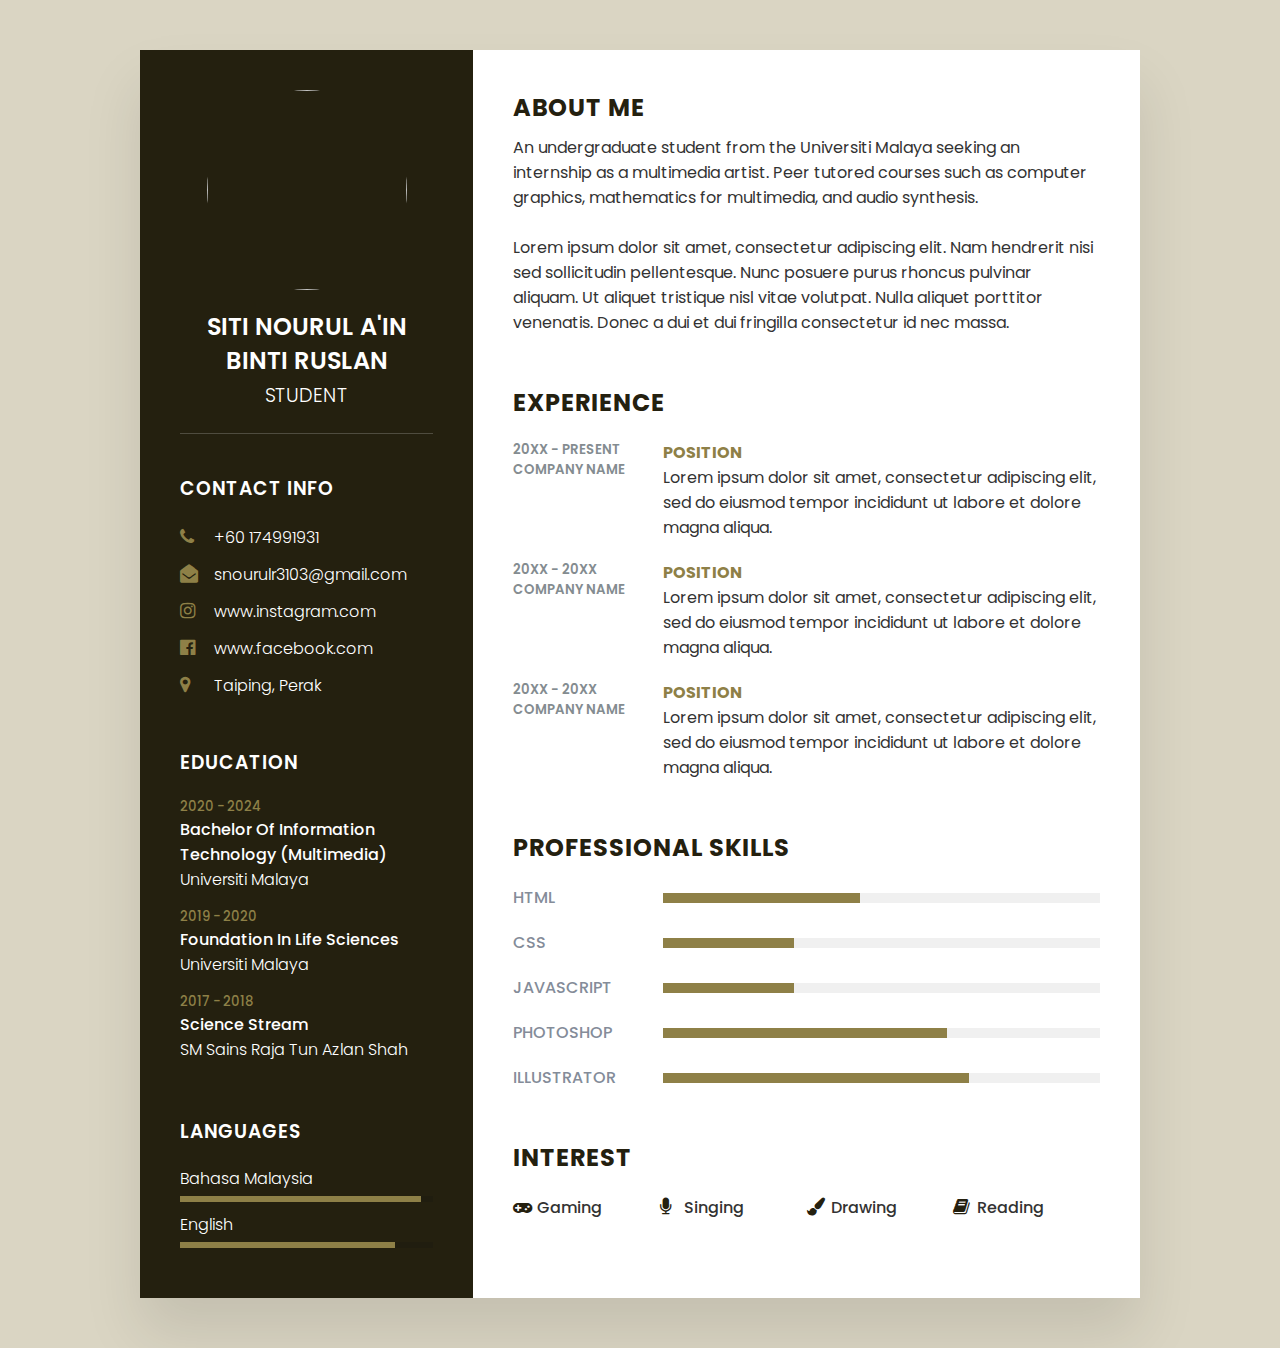
==== index.html @ 8253a44c "first commit" ====
<!DOCTYPE html>
<html>
<head>
<meta name = "viewport" content = "width=device-width, initial-scale=1.0"
<title></title>
<link rel="stylesheet" href="https://cdnjs.cloudflare.com/ajax/libs/font-awesome/4.7.0/css/font-awesome.css" integrity="sha512-5A8nwdMOWrSz20fDsjczgUidUBR8liPYU+WymTZP1lmY9G6Oc7HlZv156XqnsgNUzTyMefFTcsFH/tnJE/+xBg==" crossorigin="anonymous" referrerpolicy="no-referrer" />
<link rel="stylesheet" type="text/css" href="style.css">
</head>
<body>
	<div class="container">
		<div class="left_Side">
			<div class="profileText">
				<div class="imgBx">
					<img src="file:///C:/Users/User/Desktop/Random%20Stuff/Picture2/profile.png">
					</div>
						<h2>Siti Nourul A'in Binti Ruslan<br><span>Student</span></h2>
					</div>
					<div class="contactInfo">
						<h3 class="title">Contact Info</h3>
						<ul>
						 <li>
						<span class="icon"><i class="fa fa-phone" aria-hidden="true"></i></span>
						<span class="text">+60 174991931</span>
						</li>
						<li>
						<span class="icon"><i class="fa fa-envelope-open" aria-hidden="true"></i></span>
						<span class="text">snourulr3103@gmail.com</span>
						</li>
						<li>
						<span class="icon"><i class="fa fa-instagram" aria-hidden="true"></i></span>
						<span class="text">www.instagram.com</span>
						</li>
						<li>
						<span class="icon"><i class="fa fa-facebook-official" aria-hidden="true"></i></span>
						<span class="text">www.facebook.com</span>
						</li>
						<li>
						<span class="icon"><i class="fa fa-map-marker" aria-hidden="true"></i></span>
						<span class="text">Taiping, Perak</span>
						</li>
					</ul>
				</div>
				
				<div class="contactInfo education">
						<h3 class="title">Education</h3>
						<ul>
						 <li>
						<h5>2020 - 2024</h5>
						<h4>Bachelor Of Information Technology (Multimedia)</h4>
						<h4>Universiti Malaya</h4>
						</li>
						<li>
						<h5>2019 - 2020</h5>
						<h4>Foundation In Life Sciences</h4>
						<h4>Universiti Malaya</h4>
						</li>
						<li>
						<h5>2017 - 2018</h5>
						<h4>Science Stream</h4>
						<h4>SM Sains Raja Tun Azlan Shah</h4>
						</li>
					</ul>
				</div>
				
				<div class="contactInfo language">
						<h3 class="title">Languages</h3>
						<ul>
						 <li>
						 <span class="text">Bahasa Malaysia</span>
						 <span class="percent">
						 <div style="width: 95%;"></div>
						 </span>
						 </li>
						 <li>
						 <span class="text">English</span>
						 <span class="percent">
						 <div style="width: 85%;"></div>
						 </span>
						 </li>
						 </ul>
				</div>
		
			</div>
		<div class="right_Side">
		<div class="about">
		<h2 class="title2">About Me</h2>
		<p>An undergraduate student from the Universiti Malaya seeking an internship as a multimedia artist. Peer tutored courses such as computer graphics, mathematics for multimedia, and audio synthesis.<br><br>Lorem ipsum dolor sit amet, consectetur adipiscing elit. Nam hendrerit nisi sed sollicitudin pellentesque. Nunc posuere purus rhoncus pulvinar aliquam. Ut aliquet tristique nisl vitae volutpat. Nulla aliquet porttitor venenatis. Donec a dui et dui fringilla consectetur id nec massa. </p>
		</div>
		<div>
		<div class="about">
		<h2 class="title2">Experience</h2>
		<div class="box">
		<div class="year_company">
		<h5>20XX - Present</h5>
		<h5>Company Name</h5>
		</div>
		<div class="text">
		<h4>Position</h4>
		<p>Lorem ipsum dolor sit amet, consectetur adipiscing elit, sed do eiusmod tempor incididunt ut labore et dolore magna aliqua.</p>
	</div>
	</div>
	<div class="box">
		<div class="year_company">
		<h5>20XX - 20XX</h5>
		<h5>Company Name</h5>
		</div>
		<div class="text">
		<h4>Position</h4>
		<p>Lorem ipsum dolor sit amet, consectetur adipiscing elit, sed do eiusmod tempor incididunt ut labore et dolore magna aliqua.</p>
	</div>
	</div>
	<div class="box">
		<div class="year_company">
		<h5>20XX - 20XX</h5>
		<h5>Company Name</h5>
		</div>
		<div class="text">
		<h4>Position</h4>
		<p>Lorem ipsum dolor sit amet, consectetur adipiscing elit, sed do eiusmod tempor incididunt ut labore et dolore magna aliqua.</p>
	</div>
	</div>
	</div>
	
	<div class="about skills">
	<h2 class="title2">Professional Skills</h2>
	<div class="box">
	<h4>Html</h4>
	<div class="percent">
	<div style="width: 45%;"></div>
	</div>
	</div>
	<div class="box">
	<h4>CSS</h4>
	<div class="percent">
	<div style="width: 30%;"></div>
	</div>
	</div>
	<div class="box">
	<h4>Javascript</h4>
	<div class="percent">
	<div style="width: 30%;"></div>
	</div>
	</div>
	<div class="box">
	<h4>Photoshop</h4>
	<div class="percent">
	<div style="width: 65%;"></div>
	</div>
	</div>
	<div class="box">
	<h4>Illustrator</h4>
	<div class="percent">
	<div style="width: 70%;"></div>
	</div>
	</div>
	</div>
	
	<div class="about interest">
	<h2 class="title2">Interest</h2>
	<ul>
	<li><i class="fa fa-gamepad" aria-hidden="true"></i> Gaming</li>
	<li><i class="fa fa-microphone" aria-hidden="true"></i> Singing</li>
	<li><i class="fa fa-paint-brush" aria-hidden="true"></i> Drawing</li>
	<li><i class="fa fa-book" aria-hidden="true"></i> Reading</li>
	</ul>
	</div>
	
	</div>
	</div>
</body>
</html>
---- style.css ----
@import url('https://fonts.googleapis.com/css?family=Poppins:200,300,400,500,600,700,800,900&display=swap');
*
{
	margin: 0;
	padding: 0;
	box-sizing: border-box;
	font-family: 'Poppins', sans-serif;
}
body
{
	background: #DAD5C3;
	display: flex;
	justify-content: center;
	align-items: center;
	min-height: 100vh;
}
.container
{
	position: relative;
	width: 100%;
	max-width: 1000px;
	min-height: 1000px;
	background: #fff;
	margin: 50px;
	display: grid;
	grid-template-columns: 1fr 2fr;
	box-shadow: 0 35px 55px rgba(0,0,0,0.1);
}
.container .left_Side
{
	position: relative;
	background: #24200F;
	padding: 40px
}
.profileText
{
	position: relative;
	display: flex;
	flex-direction: column;
	align-items: center;
	padding-bottom: 20px;
	border-bottom: 1px solid rgba(255,255,255,0.2);
}
.profileText .imgBx
{
	position: relative;
	width: 200px;
	height: 200px;
	border-radius: 50%;
	overflow: hidden;
}
.profileText .imgBx img
{
	position: absolute;
	top: 0;
	left: 0;
	width: 100%;
	height: 100%;
	object-fit: cover;
}
.profileText h2
{
	color: #fff;
	font-size: 1.5em;
	margin-top: 20px;
	text-transform: uppercase;
	text-align: center;
	font-weight: 600;
	line-height: 1.4em;
}
.profileText h2 span
{
	font-size: 0.8em;
	font-weight: 300;
}
.contactInfo
{
	padding-top: 40px;
}
.title
{
	color: #fff;
	text-transform: uppercase;
	font-weight: 600;
	letter-spacing: 1px;
	margin-bottom: 20px;
}
.contactInfo ul
{
	position: relative;
}
.contactInfo ul li
{
	position: relative;
	list-style: none;
	margin: 10px 0;
	cursor: pointer;
}
.contactInfo ul li .icon
{
	display: inline-block;
	width: 30px;
	font-size: 18px;
	color: #8E8047;
}
.contactInfo ul li span
{
	color: #fff;
	font-weight: 300;
}
.contactInfo.education li
{
	margin-bottom: 15px;
}
.contactInfo.education h5
{
	color: #8E8047;
	font-weight: 500;
}
.contactInfo.education h4:nth-child(2)
{
	color: #fff;
	font-weight: 500;
}
.contactInfo.education h4
{
	color: #fff;
	font-weight: 300;
}
.contactInfo.language .percent
{
	position: relative;
	width: 100%;
	height: 6px;
	background: #201D0F;
	display: block;
	margin-top: 5px;
}
.contactInfo.language .percent div
{
	position: absolute;
	top: 0;
	left: 0;
	height: 100%;
	background: #8E8047;
}
.container .right_Side
{
	position: relative;
	background: #fff;
	padding: 40px
}
.about
{
	margin-bottom: 50px;
}
.about:last-child
{
	margin-bottom: 0;
}
.title2
{
	color: #24200F;
	text-transform: uppercase;
	letter-spacing: 1px;
	margin-bottom: 10px;
}
p
{
	color: #333;
}
.about .box
{
	display: flex;
	flex-direction: row;
	margin: 20px 0;
}
.about .box .year_company
{
	min-width: 150px;
}
.about .box .year_company h5
{
	text-transform: uppercase;
	color: #848c90;
	font-weight: 600;
}
.about .box .text h4
{
	text-transform: uppercase;
	color: #8E8047;
	font-size: 16px;
}
.skills .box
{
	position: relative;
	width: 100%;
	display: grid;
	grid-template-columns: 150px 1fr;
	justify-content: center;
	align-items: center;
}
.skills .box h4
{
	text-transform: uppercase;
	color: #848c99;
	font-weight: 500;
}
.skills .box .percent
{
	position: relative;
	width: 100%;
	height: 10px;
	background: #f0f0f0;
}
.skills .box .percent div
{
	position: absolute;
	top: 0;
	left: 0;
	height: 100%;
	background: #8E8047;
}
.interest ul
{
	display: grid;
	grid-template-columns: repeat(4,1fr);
}
.interest ul li
{
	list-style: none;
	color: #333;
	font-weight: 500;
	margin: 10px 0;
}
.interest ul li .fa
{
	color: #24200F;
	font-size: 18px;
	width: 20px;
}
@media (max-width: 1000px)
{
	.container
	{
		margin: 10px;
		grid-template-columns: repeat(1,1fr);
	}
	.interest ul
	{
		grid-template-columns: repeat(2,1fr);
	}
}
@media (max-width: 600px)
{
	.about .box
	{
		flex-direction: column;
	}
	.about .box .year_company
	{
		margin-bottom: 5px;
	}
	.interest ul
	{
		grid-template-columns: repeat(1,1fr);
	}
	.skills .box
	{
		grid-template-columns: repeat(1,1fr);
	}
}
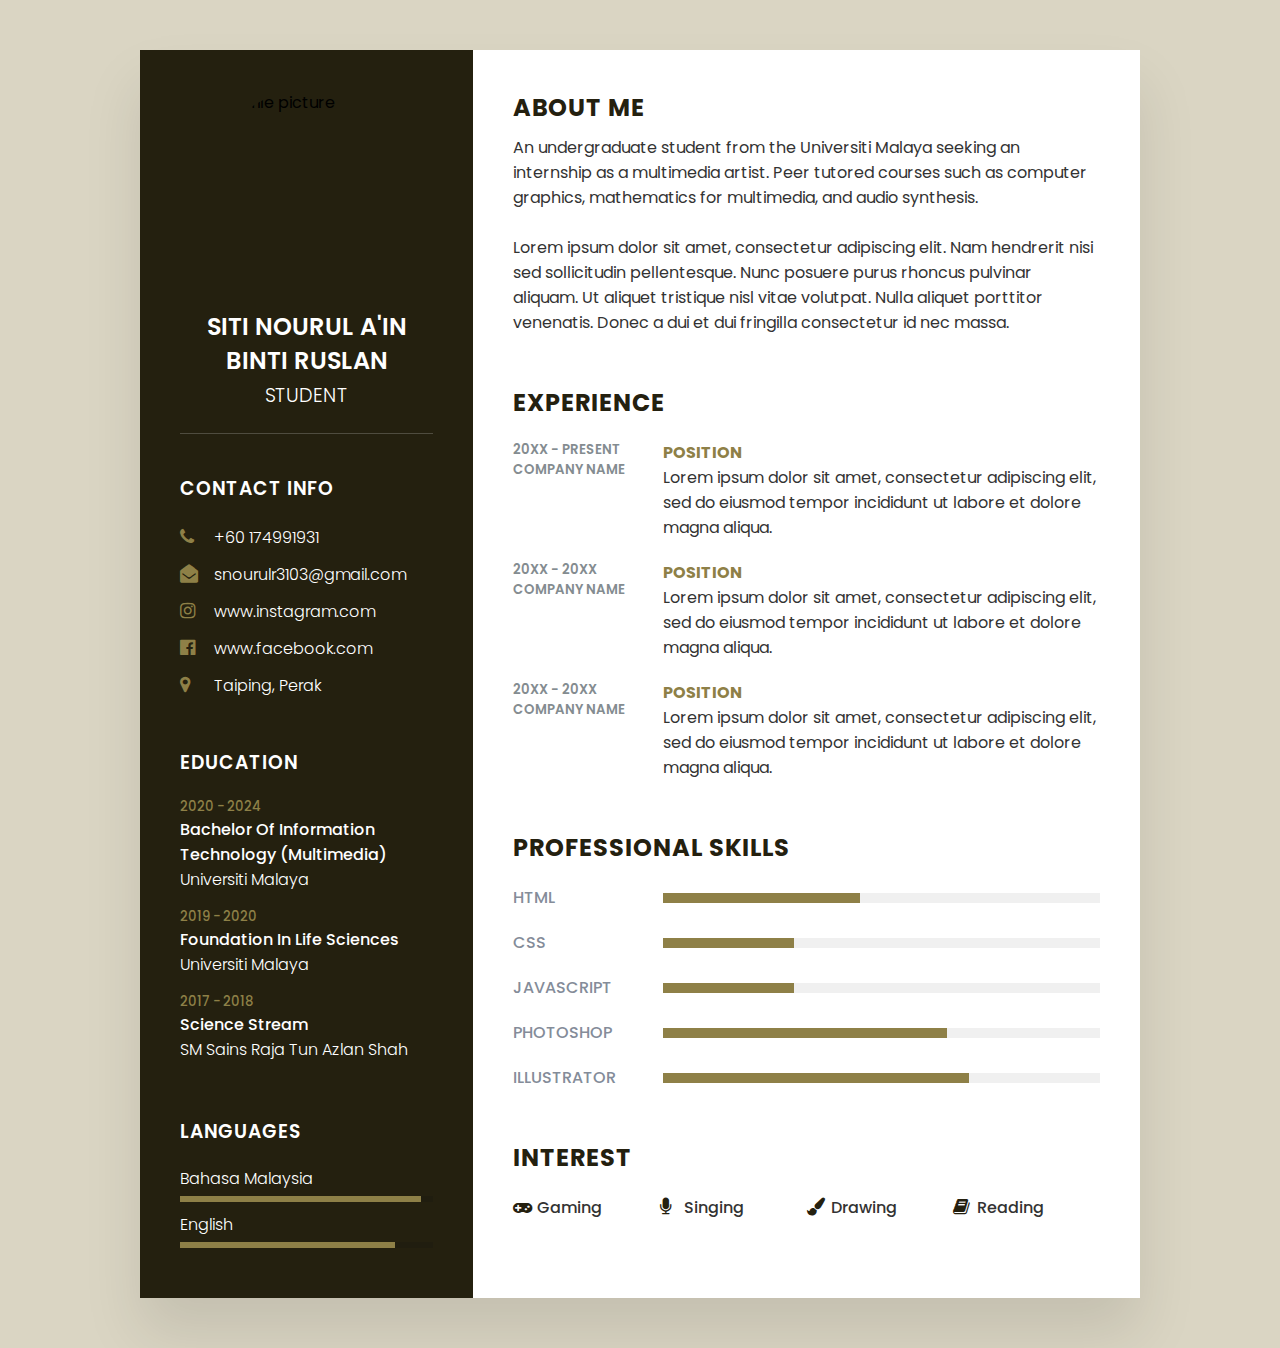
==== commit 315dcae9: "Update index.html" ====
--- a/index.html
+++ b/index.html
@@ -11,7 +11,7 @@
 		<div class="left_Side">
 			<div class="profileText">
 				<div class="imgBx">
-					<img src="file:///C:/Users/User/Desktop/Random%20Stuff/Picture2/profile.png">
+					<img src="WIB2005/profile.png" alt= "profile picture">
 					</div>
 						<h2>Siti Nourul A'in Binti Ruslan<br><span>Student</span></h2>
 					</div>
@@ -168,4 +168,4 @@
 	</div>
 	</div>
 </body>
-</html>+</html>
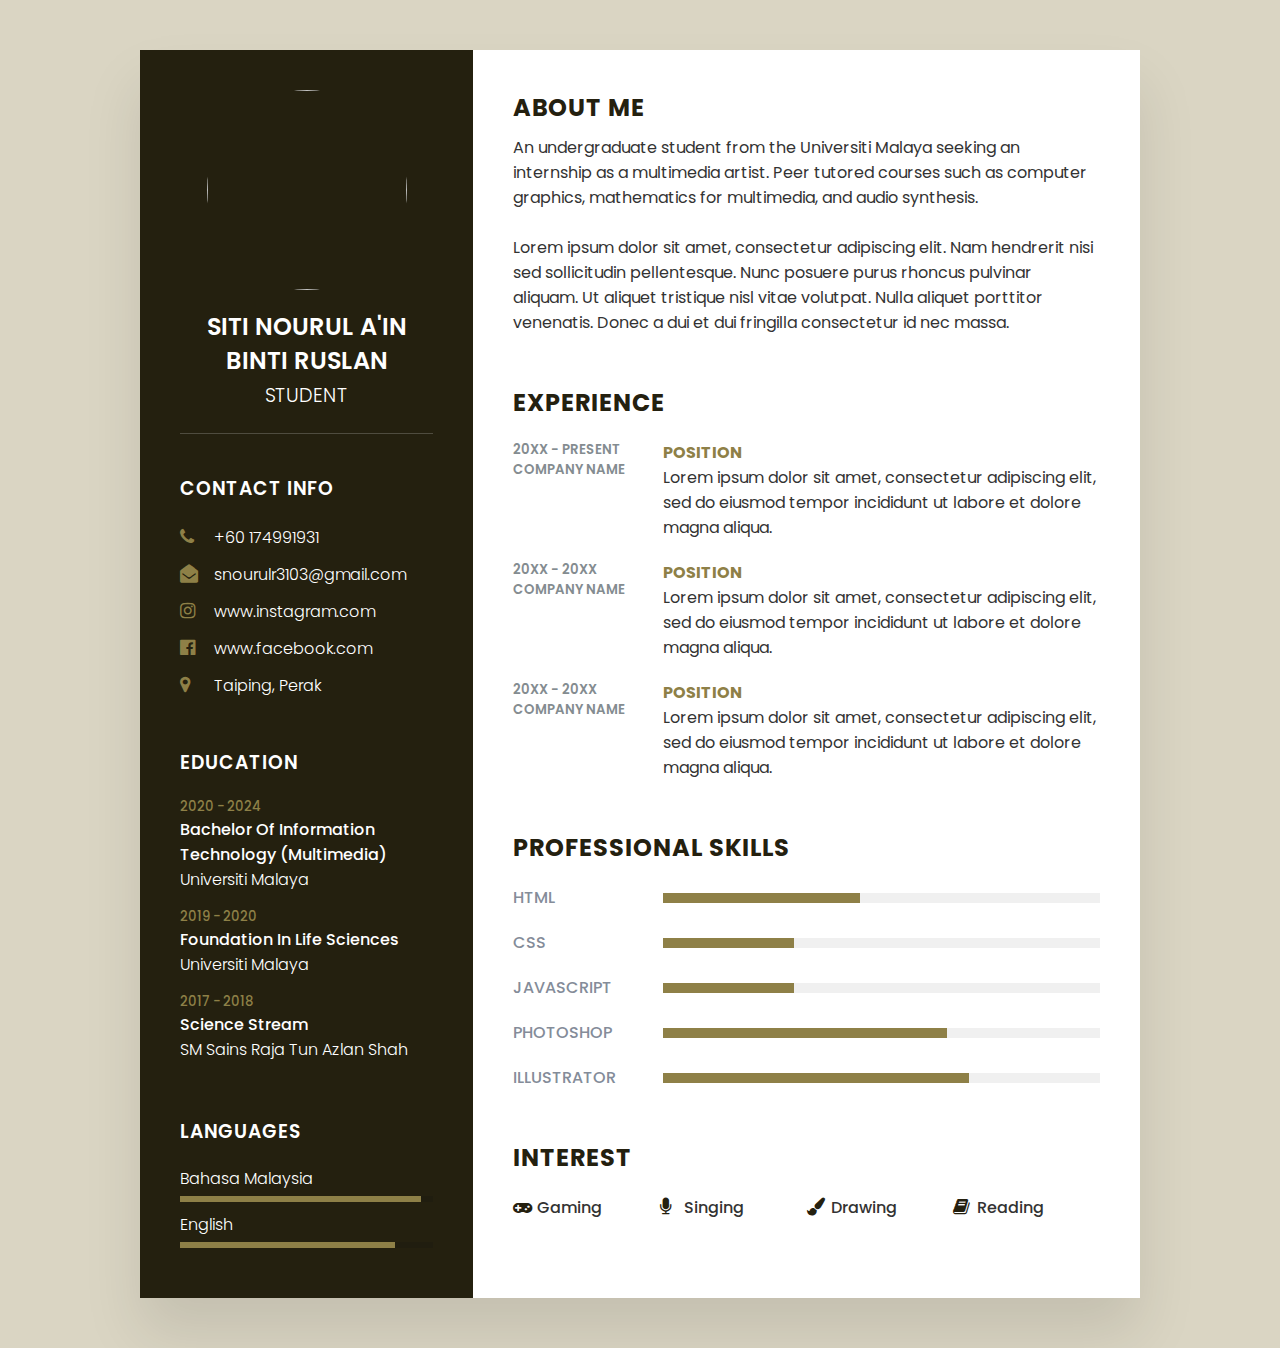
==== commit b5a2a3f1: "Update index.html" ====
--- a/index.html
+++ b/index.html
@@ -11,7 +11,7 @@
 		<div class="left_Side">
 			<div class="profileText">
 				<div class="imgBx">
-					<img src="WIB2005/profile.png" alt= "profile picture">
+					<img src="https://drive.google.com/file/d/1mc_awdS6qbYnSD81_PBjNm7RTLDAyo-v/view?usp=sharing/profile.png">
 					</div>
 						<h2>Siti Nourul A'in Binti Ruslan<br><span>Student</span></h2>
 					</div>
